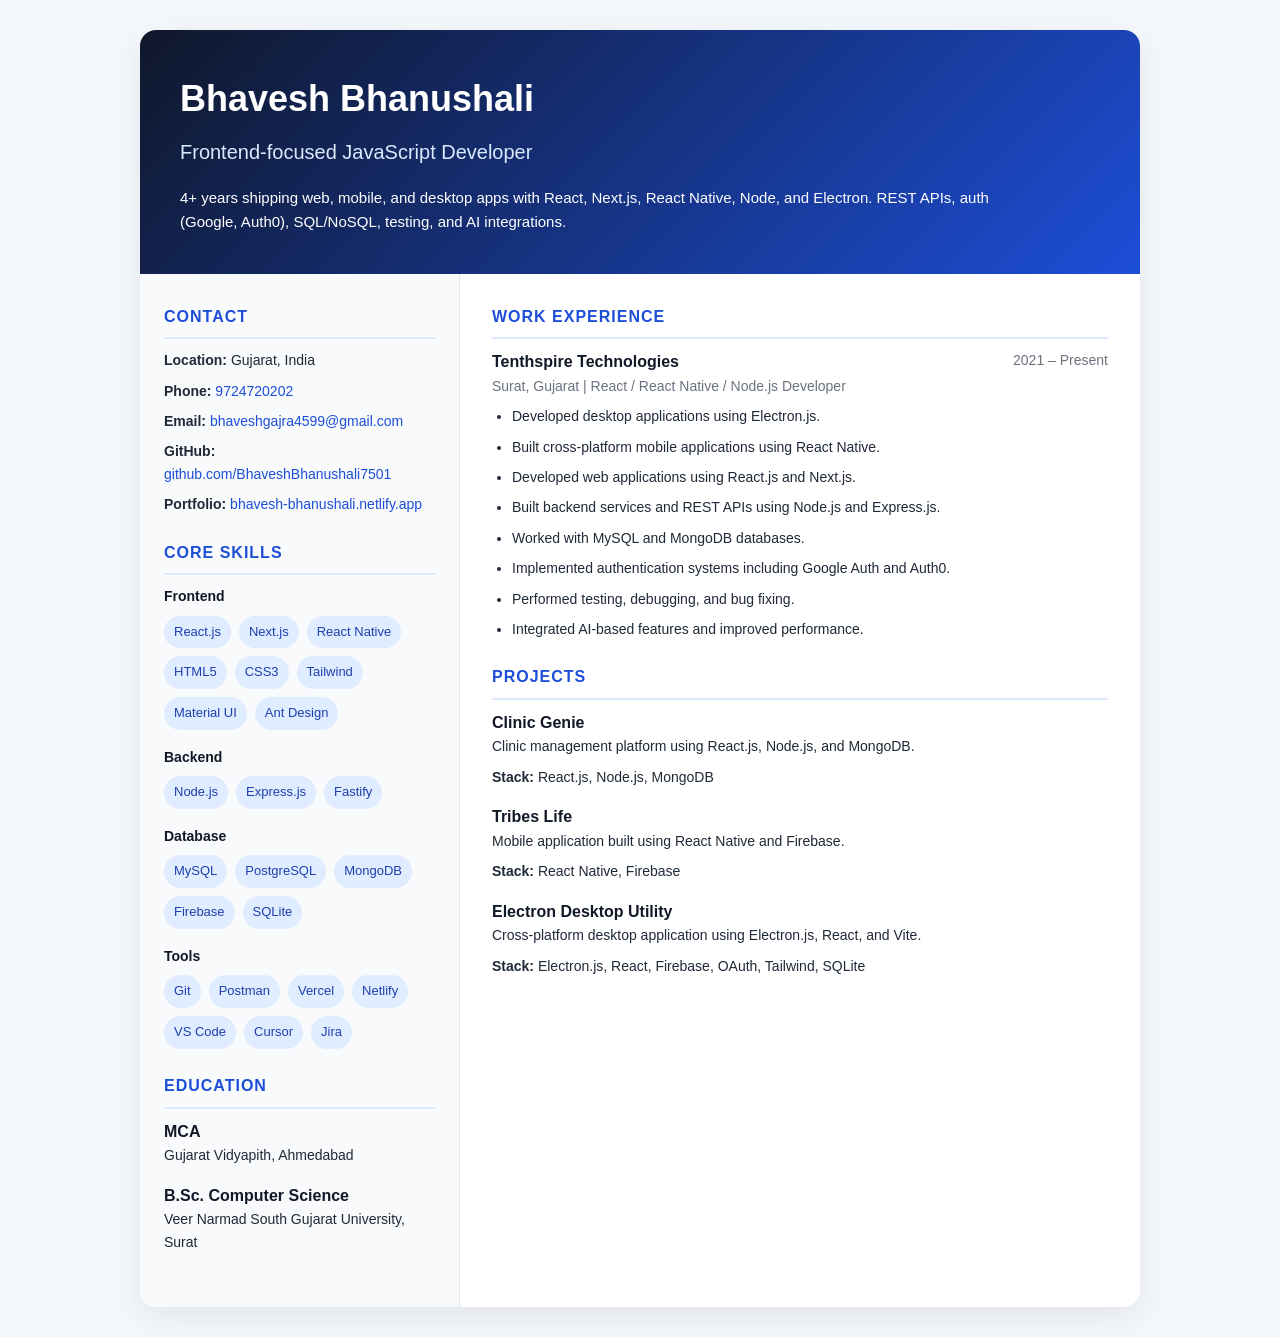
==== resume.html @ d43752ea "work  on resume" ====
<!DOCTYPE html>
<html lang="en">
<head>
  <meta charset="UTF-8" />
  <meta name="viewport" content="width=device-width, initial-scale=1.0" />
  <title>Bhavesh Bhanushali - Resume</title>
  <style>
    * {
      box-sizing: border-box;
      margin: 0;
      padding: 0;
    }

    body {
      font-family: Arial, Helvetica, sans-serif;
      background: #f4f7fb;
      color: #1f2937;
      line-height: 1.6;
      padding: 30px 15px;
    }

    .resume {
      max-width: 1000px;
      margin: 0 auto;
      background: #ffffff;
      border-radius: 16px;
      overflow: hidden;
      box-shadow: 0 10px 35px rgba(0, 0, 0, 0.08);
    }

    .header {
      background: linear-gradient(135deg, #0f172a, #1d4ed8);
      color: #ffffff;
      padding: 40px;
    }

    .header h1 {
      font-size: 36px;
      margin-bottom: 8px;
    }

    .header h2 {
      font-size: 20px;
      font-weight: 500;
      margin-bottom: 18px;
      color: #dbeafe;
    }

    .summary {
      font-size: 15px;
      max-width: 850px;
    }

    .main {
      display: grid;
      grid-template-columns: 320px 1fr;
    }

    .sidebar {
      background: #f8fafc;
      padding: 30px 24px;
      border-right: 1px solid #e5e7eb;
    }

    .content {
      padding: 30px 32px;
    }

    .section {
      margin-bottom: 24px;
    }

    .section h3 {
      font-size: 16px;
      text-transform: uppercase;
      letter-spacing: 1px;
      color: #1d4ed8;
      margin-bottom: 10px;
      border-bottom: 2px solid #dbeafe;
      padding-bottom: 8px;
    }

    .contact p,
    .edu-item p,
    .project p,
    .job p,
    .skill-list li {
      font-size: 14px;
      margin-bottom: 8px;
    }

    .contact a {
      color: #1d4ed8;
      text-decoration: none;
      word-break: break-word;
    }

    .skill-group {
      margin-bottom: 16px;
    }

    .skill-group h4 {
      font-size: 14px;
      margin-bottom: 8px;
      color: #111827;
    }

    .tags {
      display: flex;
      flex-wrap: wrap;
      gap: 8px;
    }

    .tag {
      background: #e0ecff;
      color: #1e40af;
      font-size: 13px;
      padding: 6px 10px;
      border-radius: 999px;
    }

    .job,
    .project,
    .edu-item {
      margin-bottom: 16px;
    }

    .job-header,
    .project-header,
    .edu-header {
      display: flex;
      justify-content: space-between;
      gap: 12px;
      flex-wrap: wrap;
      /* margin-bottom: 6px; */
    }
    .edu-details {
        font-size: 12px;
    }

    .job-header h4,
    .project-header h4,
    .edu-header h4 {
      font-size: 16px;
      color: #111827;
    }

    .muted {
      color: #6b7280;
      font-size: 14px;
    }

    ul {
      padding-left: 20px;
      margin-top: 8px;
    }

    li {
      margin-bottom: 8px;
      font-size: 14px;
    }

    @media (max-width: 800px) {
      .main {
        grid-template-columns: 1fr;
      }

      .sidebar {
        border-right: none;
        border-bottom: 1px solid #e5e7eb;
      }

      .header {
        padding: 28px 24px;
      }

      .content,
      .sidebar {
        padding: 24px;
      }
    }
  </style>
</head>
<body>
  <div class="resume">
    <header class="header">
      <h1>Bhavesh Bhanushali</h1>
      <h2>Frontend-focused JavaScript Developer</h2>
      <p class="summary">
        4+ years shipping web, mobile, and desktop apps with React, Next.js, React Native,
        Node, and Electron. REST APIs, auth (Google, Auth0), SQL/NoSQL, testing, and AI integrations.
      </p>
    </header>

    <div class="main">
      <aside class="sidebar">
        <section class="section contact">
          <h3>Contact</h3>
          <p><strong>Location:</strong> Gujarat, India</p>
          <p><strong>Phone:</strong> <a href="tel:+919724720202">9724720202</a></p>
          <p><strong>Email:</strong> <a href="mailto:bhaveshgajra4599@gmail.com">bhaveshgajra4599@gmail.com</a></p>
          <p><strong>GitHub:</strong> <a href="https://github.com/BhaveshBhanushali7501" target="_blank">github.com/BhaveshBhanushali7501</a></p>
          <p><strong>Portfolio:</strong> <a href="https://bhavesh-bhanushali.netlify.app" target="_blank">bhavesh-bhanushali.netlify.app</a></p>
        </section>

        <section class="section">
          <h3>Core Skills</h3>

          <div class="skill-group">
            <h4>Frontend</h4>
            <div class="tags">
              <span class="tag">React.js</span>
              <span class="tag">Next.js</span>
              <span class="tag">React Native</span>
              <span class="tag">HTML5</span>
              <span class="tag">CSS3</span>
              <span class="tag">Tailwind</span>
              <span class="tag">Material UI</span>
              <span class="tag">Ant Design</span>
            </div>
          </div>

          <div class="skill-group">
            <h4>Backend</h4>
            <div class="tags">
              <span class="tag">Node.js</span>
              <span class="tag">Express.js</span>
              <span class="tag">Fastify</span>              
            </div>
          </div>

          <div class="skill-group">
            <h4>Database</h4>
            <div class="tags">
              <span class="tag">MySQL</span>
              <span class="tag">PostgreSQL</span>
              <span class="tag">MongoDB</span>
              <span class="tag">Firebase</span>
              <span class="tag">SQLite</span>
            </div>
          </div>

          <div class="skill-group">
            <h4>Tools</h4>
            <div class="tags">
              <span class="tag">Git</span>
              <span class="tag">Postman</span>
              <span class="tag">Vercel</span>
              <span class="tag">Netlify</span>
              <span class="tag">VS Code</span>
              <span class="tag">Cursor</span>
              <span class="tag">Jira</span>
            </div>
          </div>
        </section>

        <section class="section">
          <h3>Education</h3>
          <div class="edu-item">
            <div class="edu-header">
              <h4>MCA</h4>
            </div>
            <p class="edu-details">Gujarat Vidyapith, Ahmedabad</p>
          </div>

          <div class="edu-item">
            <div class="edu-header">
              <h4>B.Sc. Computer Science</h4>
            </div>
            <p class="edu-details">Veer Narmad South Gujarat University, Surat</p>
          </div>
        </section>
      </aside>

      <main class="content">
        <section class="section">
          <h3>Work Experience</h3>
          <div class="job">
            <div class="job-header">
              <h4>Tenthspire Technologies</h4>
              <span class="muted">2021 – Present</span>
            </div>
            <p class="muted">Surat, Gujarat | React / React Native / Node.js Developer</p>
            <ul>
              <li>Developed desktop applications using Electron.js.</li>
              <li>Built cross-platform mobile applications using React Native.</li>
              <li>Developed web applications using React.js and Next.js.</li>
              <li>Built backend services and REST APIs using Node.js and Express.js.</li>
              <li>Worked with MySQL and MongoDB databases.</li>
              <li>Implemented authentication systems including Google Auth and Auth0.</li>
              <li>Performed testing, debugging, and bug fixing.</li>
              <li>Integrated AI-based features and improved performance.</li>
            </ul>
          </div>
        </section>

        <section class="section">
          <h3>Projects</h3>

          <div class="project">
            <div class="project-header">
              <h4>Clinic Genie</h4>
            </div>
            <p>Clinic management platform using React.js, Node.js, and MongoDB.</p>
            <p><strong>Stack:</strong> React.js, Node.js, MongoDB</p>
          </div>

          <div class="project">
            <div class="project-header">
              <h4>Tribes Life</h4>
            </div>
            <p>Mobile application built using React Native and Firebase.</p>
            <p><strong>Stack:</strong> React Native, Firebase</p>
          </div>

          <div class="project">
            <div class="project-header">
              <h4>Electron Desktop Utility</h4>
            </div>
            <p>Cross-platform desktop application using Electron.js, React, and Vite.</p>
            <p><strong>Stack:</strong> Electron.js, React, Firebase, OAuth, Tailwind, SQLite</p>
          </div>
        </section>
      </main>
    </div>
  </div>
  <script>
    (function () {
      var el = document.getElementById('portfolio-site-link');
      if (el) el.setAttribute('href', new URL('index.html', window.location.href).href);
    })();
  </script>
</body>
</html>
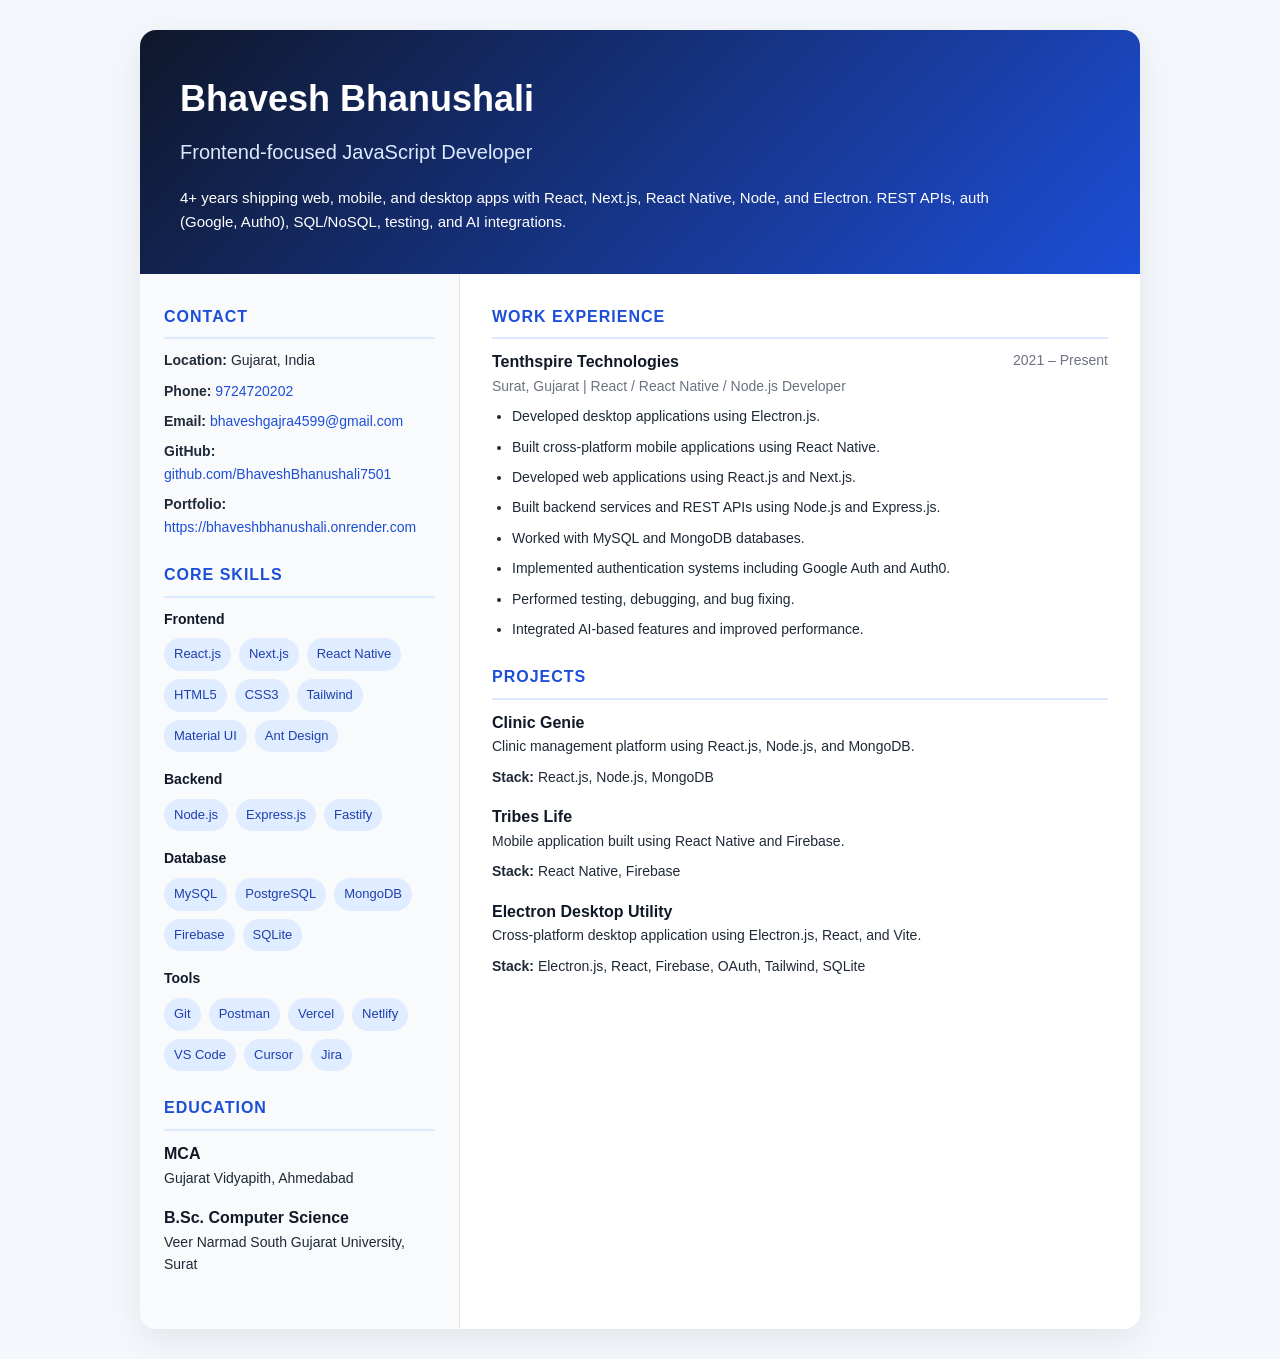
==== commit 965262ff: "drop portfollio somwhere" ====
--- a/resume.html
+++ b/resume.html
@@ -200,7 +200,7 @@
           <p><strong>Phone:</strong> <a href="tel:+919724720202">9724720202</a></p>
           <p><strong>Email:</strong> <a href="mailto:bhaveshgajra4599@gmail.com">bhaveshgajra4599@gmail.com</a></p>
           <p><strong>GitHub:</strong> <a href="https://github.com/BhaveshBhanushali7501" target="_blank">github.com/BhaveshBhanushali7501</a></p>
-          <p><strong>Portfolio:</strong> <a href="https://bhavesh-bhanushali.netlify.app" target="_blank">bhavesh-bhanushali.netlify.app</a></p>
+          <p><strong>Portfolio:</strong> <a href="https://bhaveshbhanushali.onrender.com/" target="_blank">https://bhaveshbhanushali.onrender.com</a></p>
         </section>
 
         <section class="section">
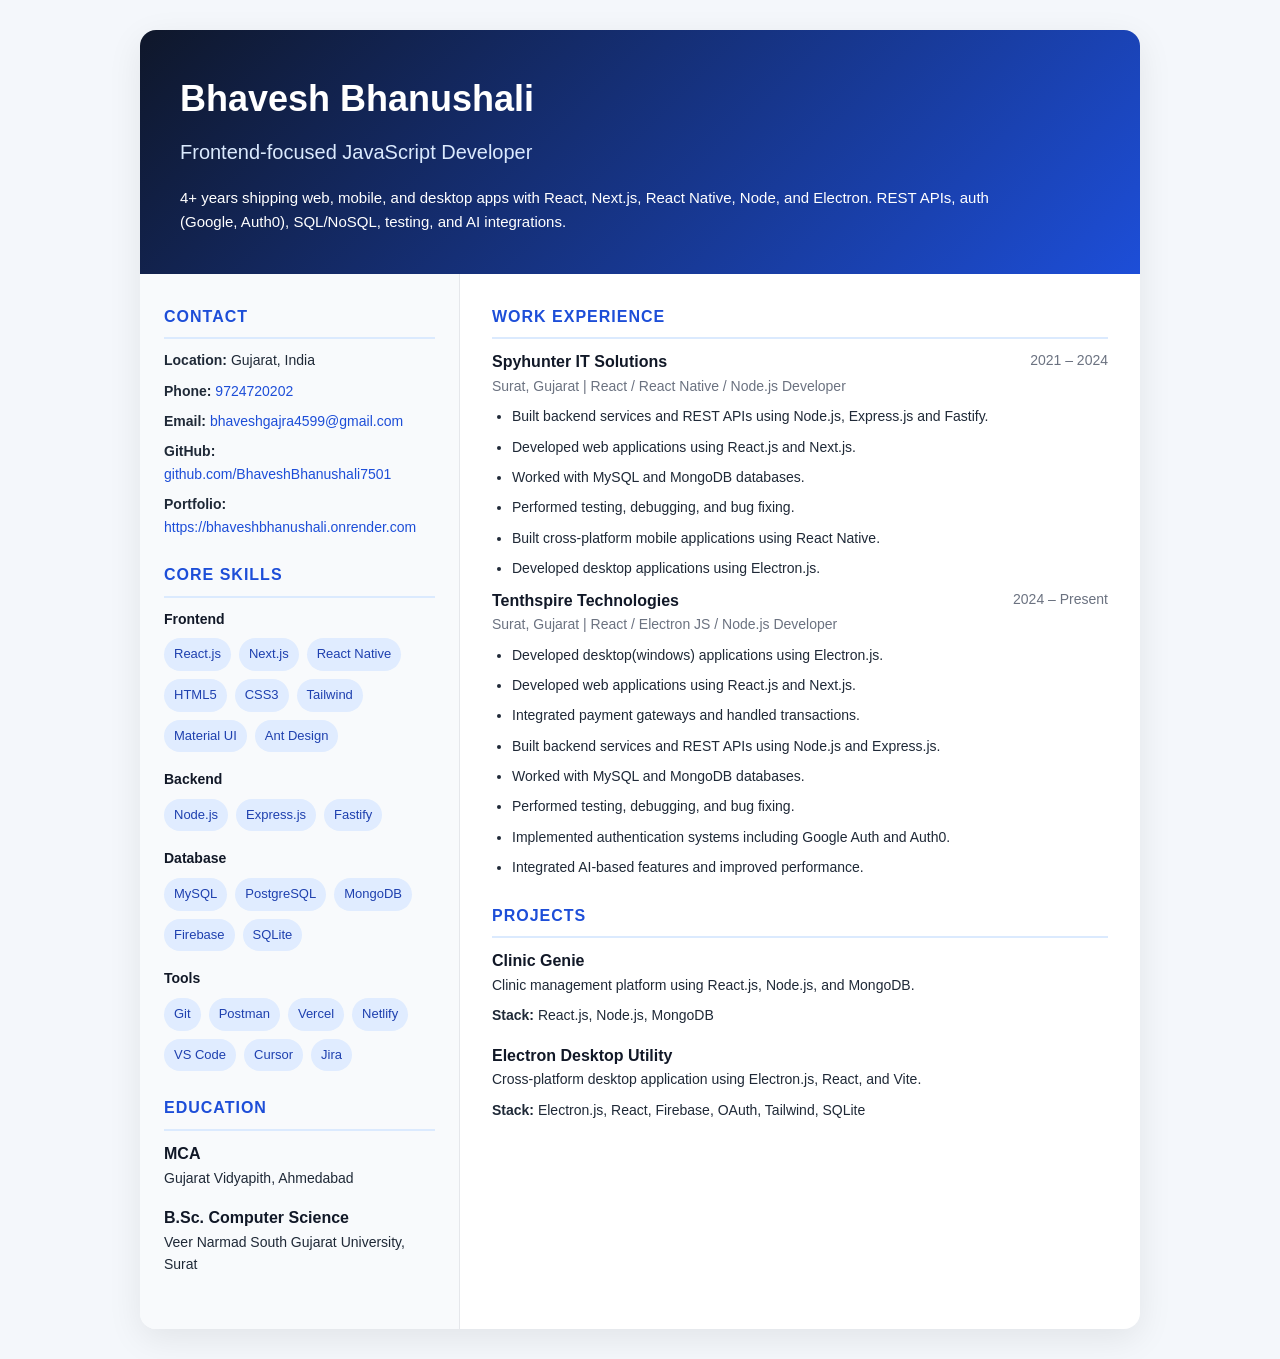
==== commit 838e0740: "fix resume" ====
--- a/resume.html
+++ b/resume.html
@@ -277,18 +277,31 @@
           <h3>Work Experience</h3>
           <div class="job">
             <div class="job-header">
-              <h4>Tenthspire Technologies</h4>
-              <span class="muted">2021 – Present</span>
+              <h4>Spyhunter IT Solutions</h4>
+              <span class="muted">2021 – 2024</span>
             </div>
             <p class="muted">Surat, Gujarat | React / React Native / Node.js Developer</p>
             <ul>
+              <li>Built backend services and REST APIs using Node.js, Express.js and Fastify.</li>
+              <li>Developed web applications using React.js and Next.js.</li>
+              <li>Worked with MySQL and MongoDB databases.</li>
+              <li>Performed testing, debugging, and bug fixing.</li>
+              <li>Built cross-platform mobile applications using React Native.</li>
               <li>Developed desktop applications using Electron.js.</li>
-              <li>Built cross-platform mobile applications using React Native.</li>
+            </ul>
+            <div class="job-header">
+              <h4>Tenthspire Technologies</h4>
+              <span class="muted">2024 – Present</span>
+            </div>
+            <p class="muted">Surat, Gujarat | React / Electron JS / Node.js Developer</p>
+            <ul>
+              <li>Developed desktop(windows) applications using Electron.js.</li>
               <li>Developed web applications using React.js and Next.js.</li>
+              <li>Integrated payment gateways and handled transactions.</li>
               <li>Built backend services and REST APIs using Node.js and Express.js.</li>
               <li>Worked with MySQL and MongoDB databases.</li>
+              <li>Performed testing, debugging, and bug fixing.</li>
               <li>Implemented authentication systems including Google Auth and Auth0.</li>
-              <li>Performed testing, debugging, and bug fixing.</li>
               <li>Integrated AI-based features and improved performance.</li>
             </ul>
           </div>
@@ -303,14 +316,6 @@
             </div>
             <p>Clinic management platform using React.js, Node.js, and MongoDB.</p>
             <p><strong>Stack:</strong> React.js, Node.js, MongoDB</p>
-          </div>
-
-          <div class="project">
-            <div class="project-header">
-              <h4>Tribes Life</h4>
-            </div>
-            <p>Mobile application built using React Native and Firebase.</p>
-            <p><strong>Stack:</strong> React Native, Firebase</p>
           </div>
 
           <div class="project">
